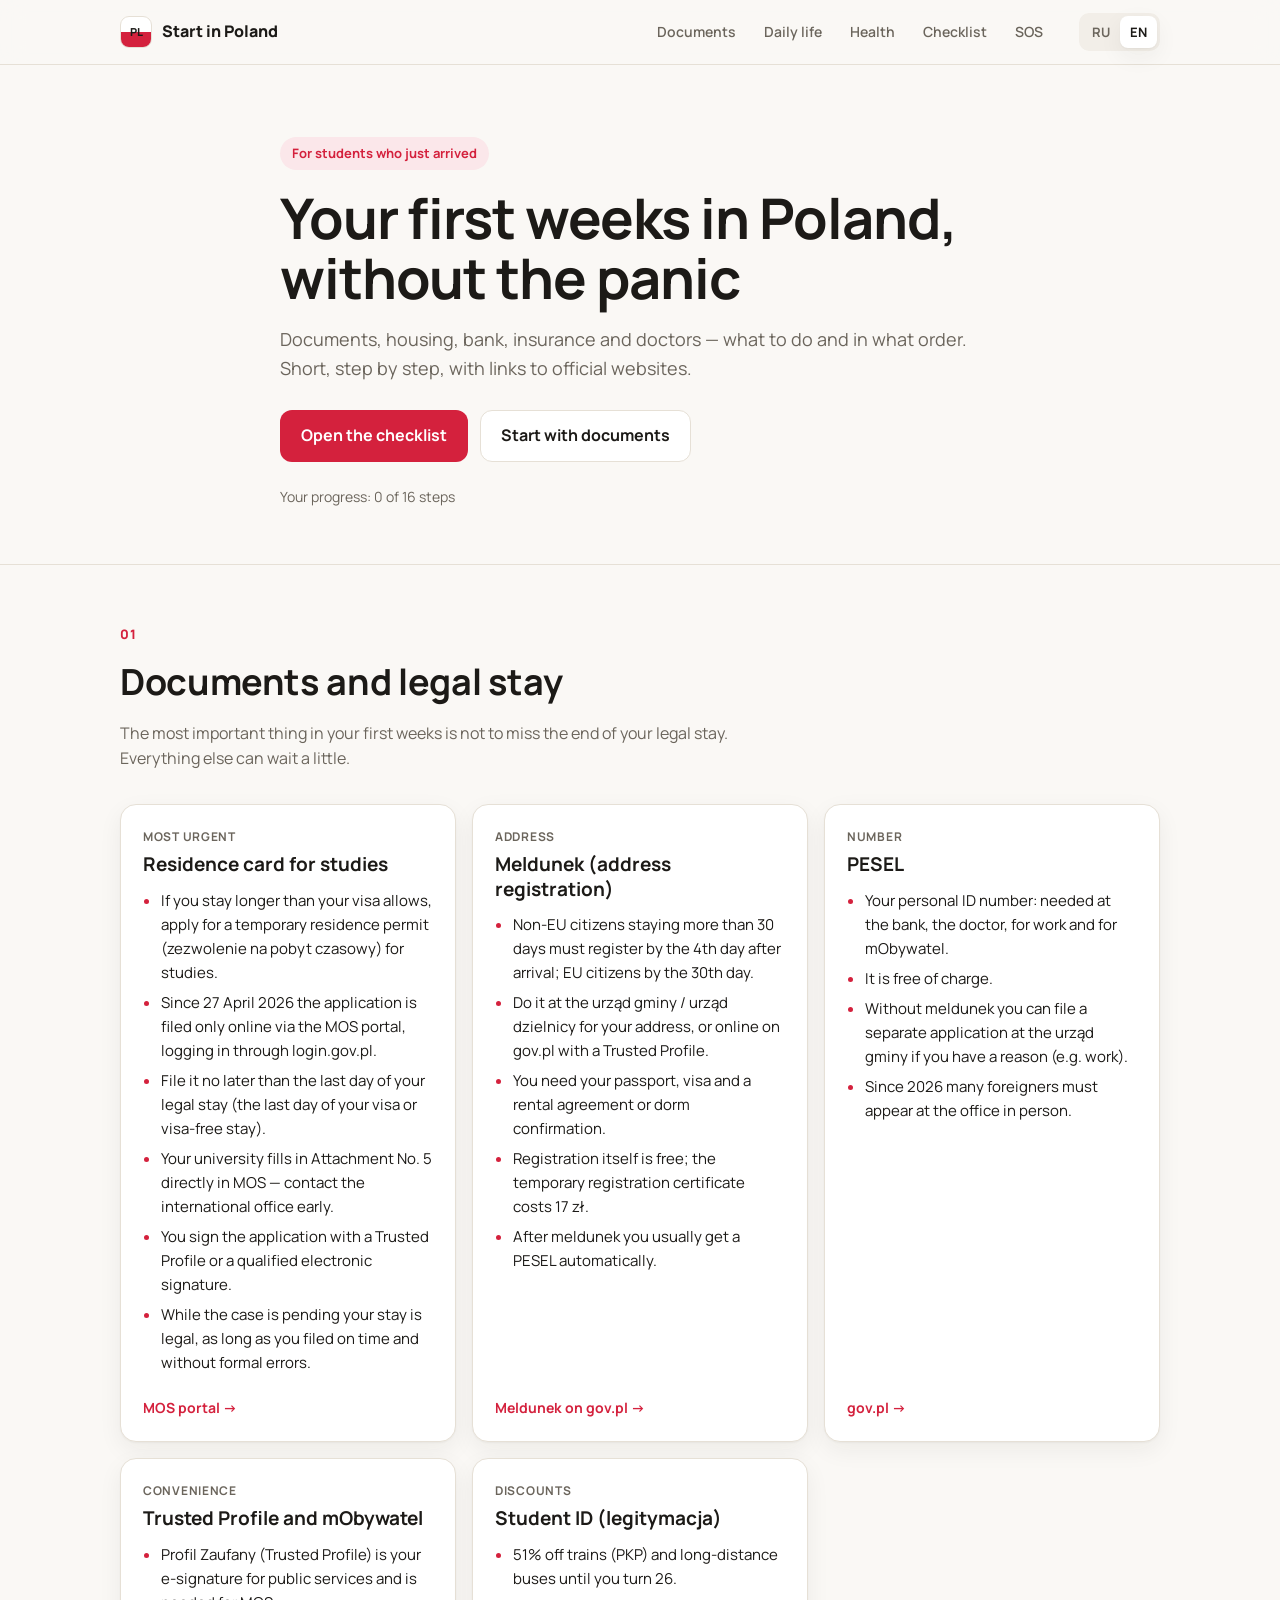
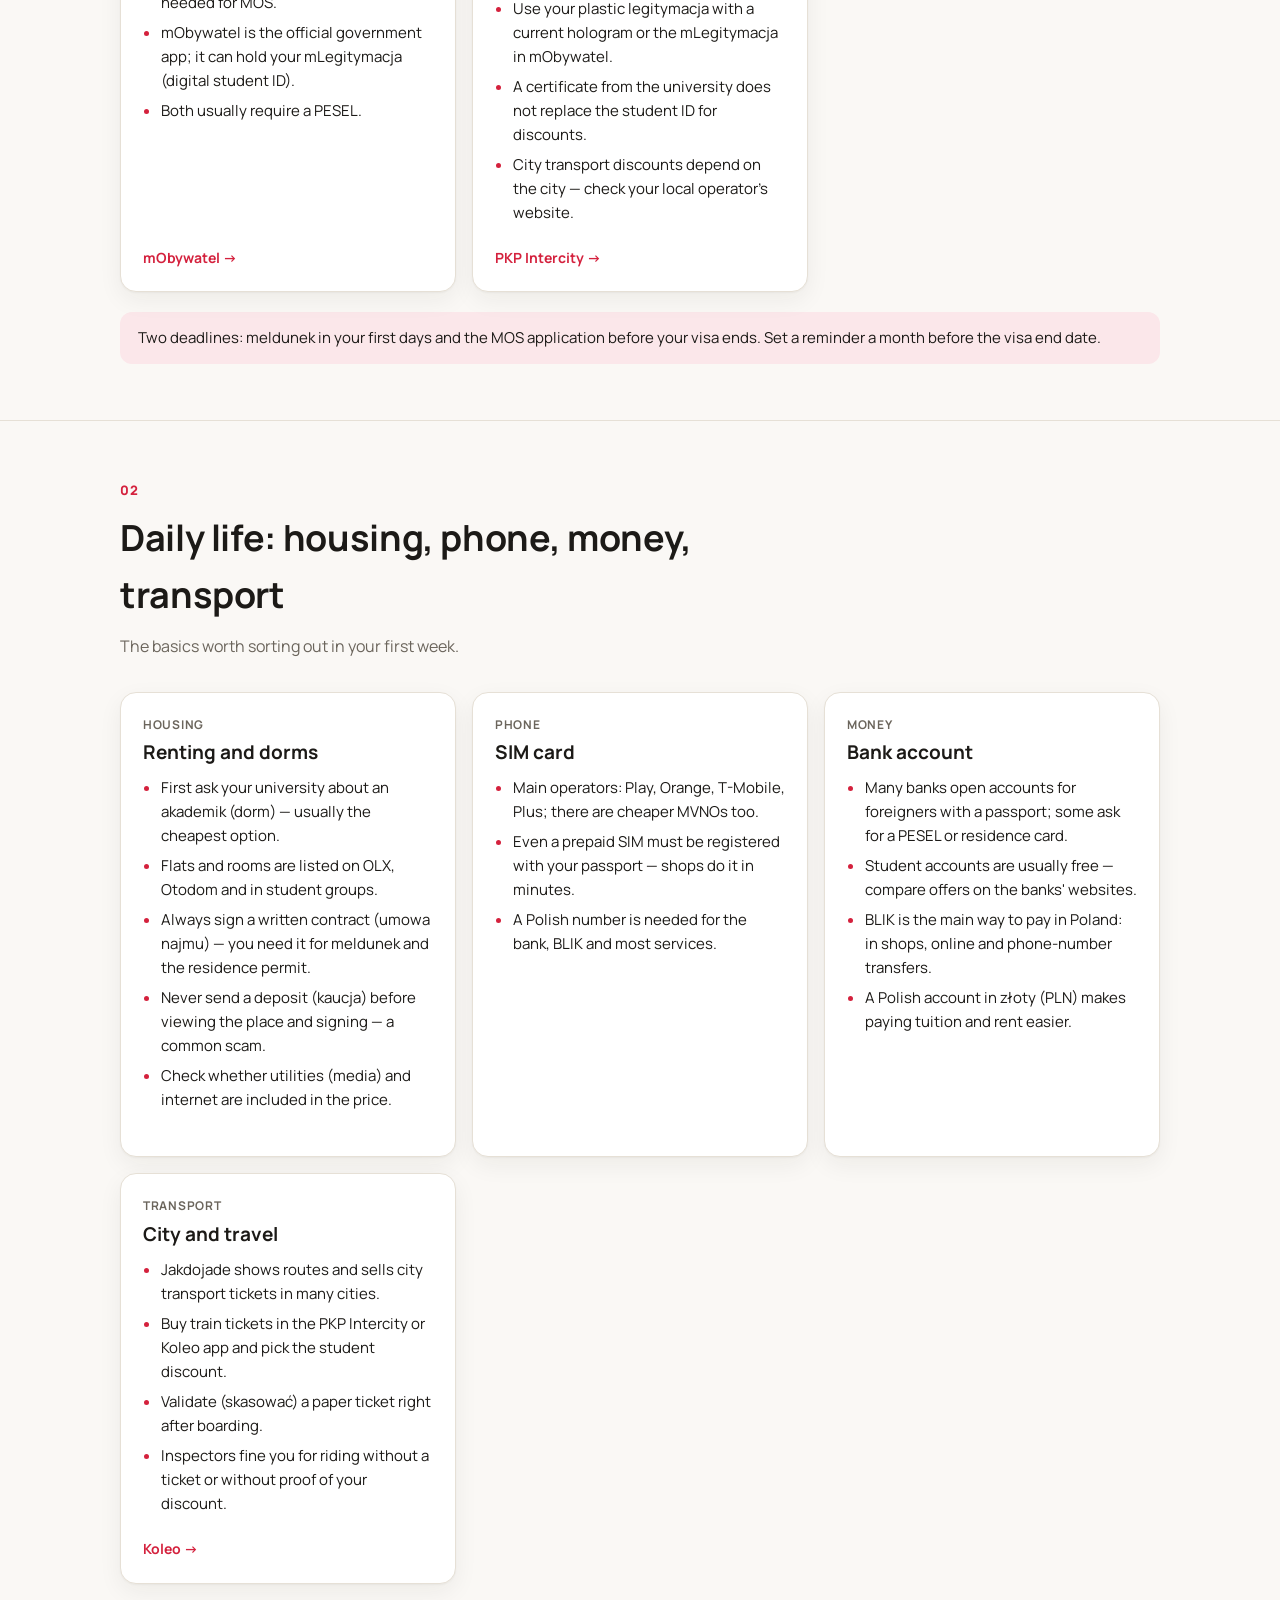
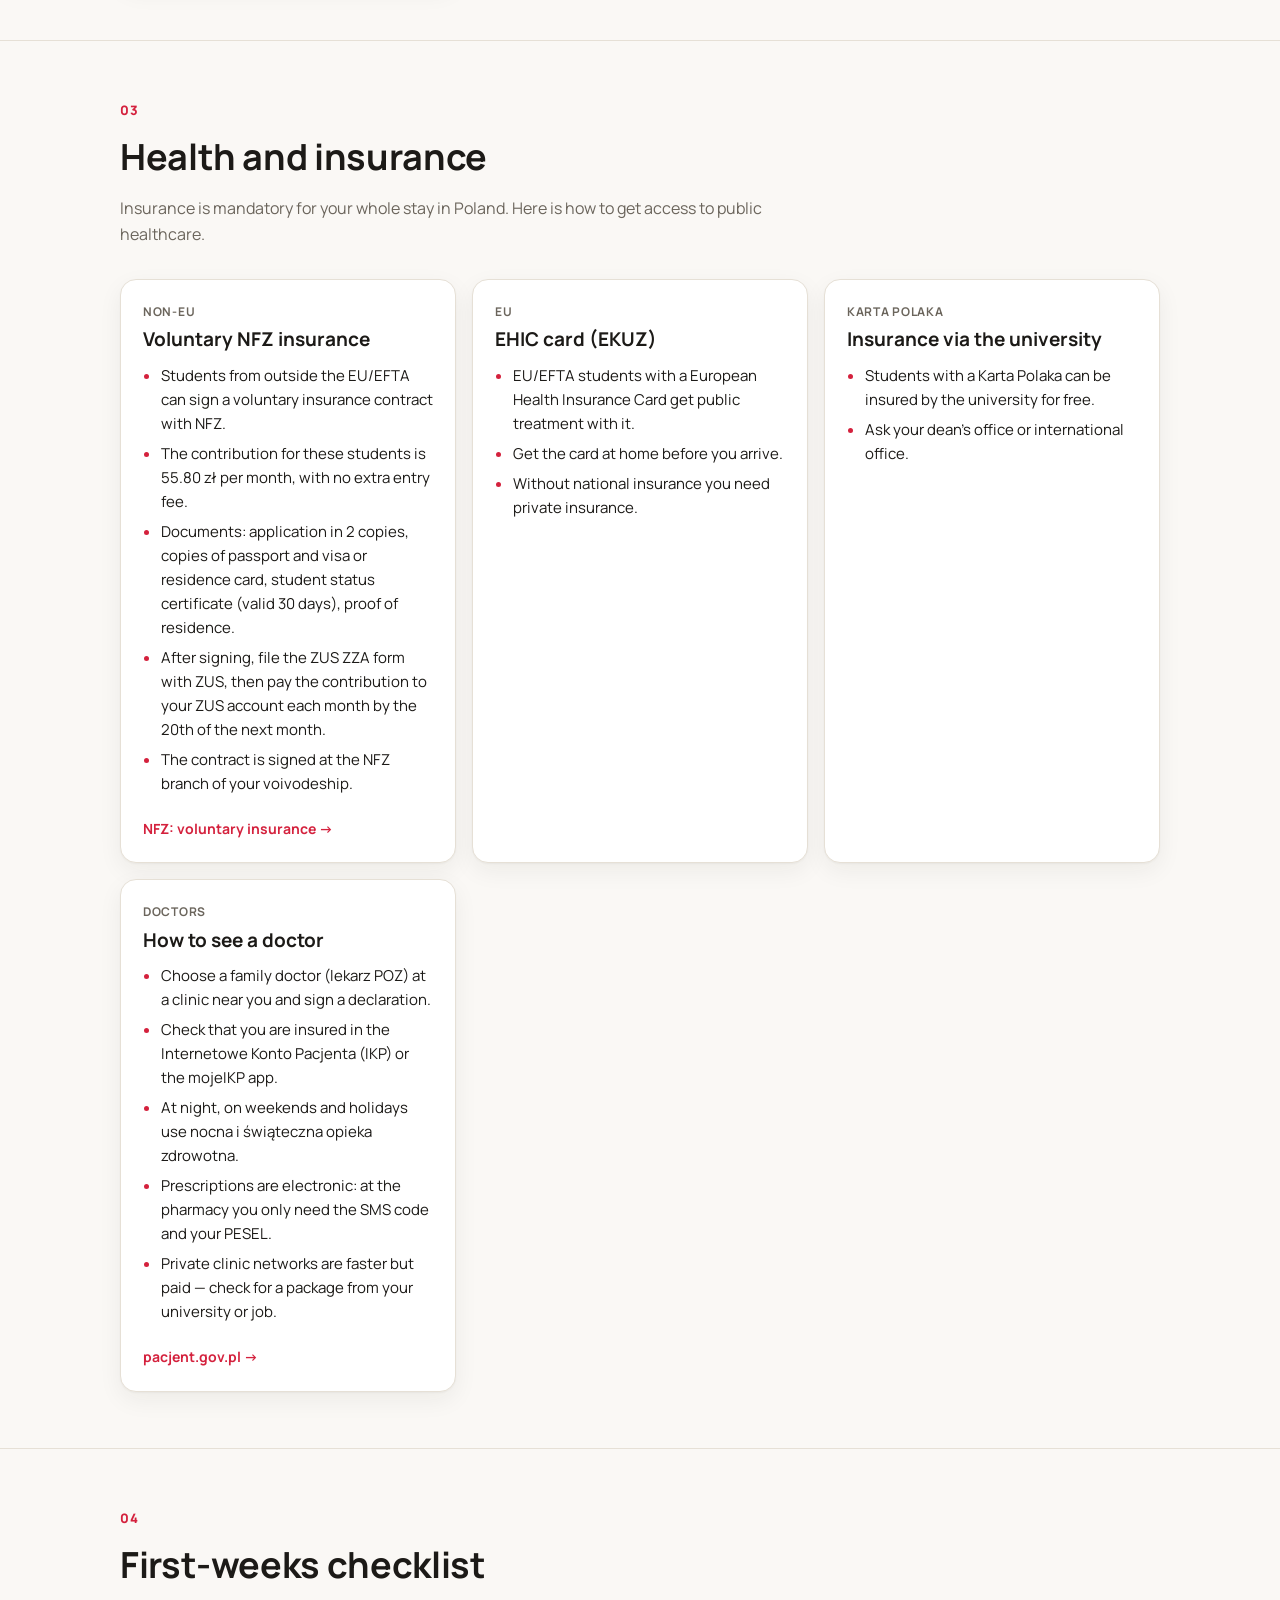
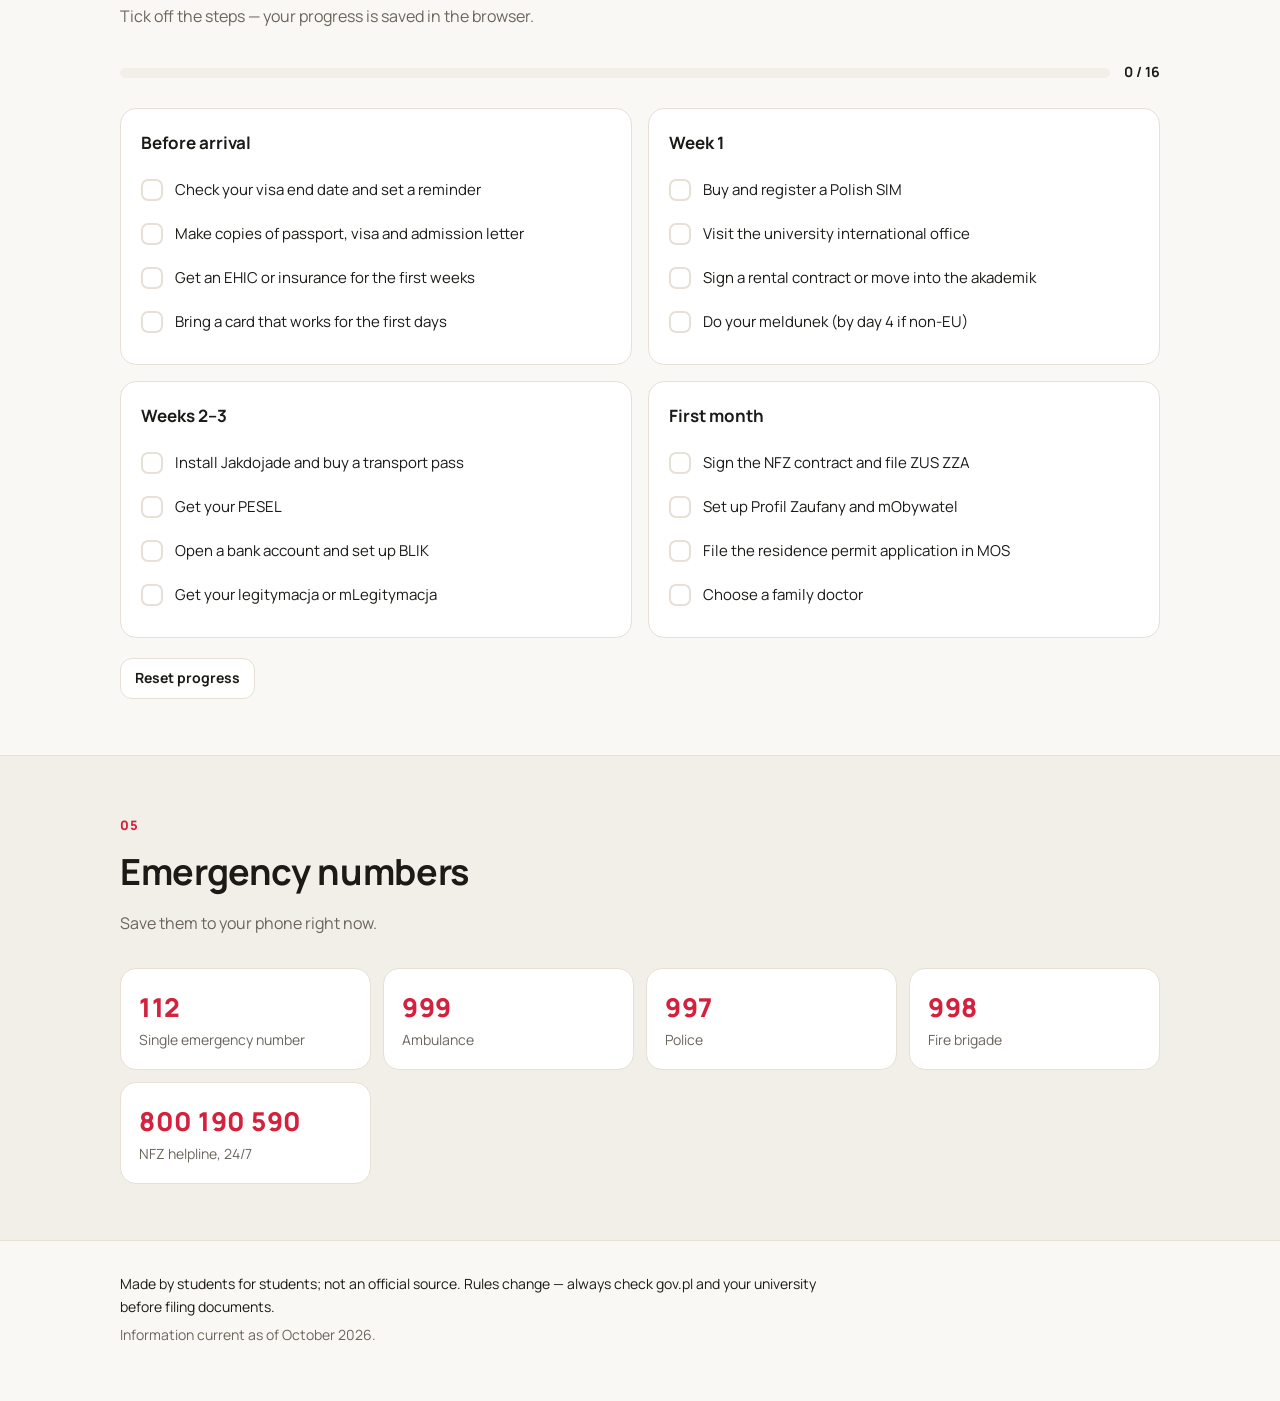
==== index.html @ a338afa7 "Add Start in Poland student guide site Co-Authored-By: Claude Opus 5.5 <noreply@anthropic.com> Claud" ====
<!doctype html>
<html lang="ru">
<head>
<meta charset="utf-8">
<meta name="viewport" content="width=device-width, initial-scale=1">
<title>Start in Poland</title>
<meta name="description" content="Гид для иностранных студентов, которые только приехали в Польшу">
<link rel="preconnect" href="https://fonts.googleapis.com">
<link rel="preconnect" href="https://fonts.gstatic.com" crossorigin>
<link href="https://fonts.googleapis.com/css2?family=Manrope:wght@400;500;600;700;800&display=swap" rel="stylesheet">
<link rel="stylesheet" href="style.css">
</head>
<body>
<header class="topbar">
  <div class="wrap topbar-inner">
    <a href="#top" class="logo"><span class="logo-mark">PL</span><span>Start in Poland</span></a>
    <nav class="nav" id="nav"></nav>
    <div class="lang" role="group" aria-label="Language">
      <button type="button" data-lang="ru">RU</button>
      <button type="button" data-lang="en">EN</button>
    </div>
  </div>
</header>

<main id="top">
  <section class="hero">
    <div class="wrap hero-inner">
      <span class="badge" id="hero-badge"></span>
      <h1 id="hero-title"></h1>
      <p class="lead" id="hero-lead"></p>
      <div class="hero-actions">
        <a href="#checklist" class="btn btn-primary" id="hero-cta"></a>
        <a href="#docs" class="btn btn-ghost" id="hero-cta2"></a>
      </div>
      <div class="hero-progress" id="hero-progress"></div>
    </div>
  </section>

  <div id="sections"></div>

  <section class="section" id="checklist">
    <div class="wrap">
      <div class="section-head">
        <span class="section-num">04</span>
        <h2 id="check-title"></h2>
        <p id="check-intro"></p>
      </div>
      <div class="progress">
        <div class="progress-bar"><div class="progress-fill" id="progress-fill"></div></div>
        <span class="progress-label" id="progress-label"></span>
      </div>
      <div class="check-groups" id="check-groups"></div>
      <button type="button" class="btn btn-ghost btn-small" id="check-reset"></button>
    </div>
  </section>

  <section class="section section-sos" id="sos">
    <div class="wrap">
      <div class="section-head">
        <span class="section-num">05</span>
        <h2 id="sos-title"></h2>
        <p id="sos-intro"></p>
      </div>
      <div class="sos-grid" id="sos-grid"></div>
    </div>
  </section>
</main>

<footer class="footer">
  <div class="wrap">
    <p id="footer-note"></p>
    <p class="muted" id="footer-updated"></p>
  </div>
</footer>

<script src="data.js"></script>
<script src="app.js"></script>
</body>
</html>
---- style.css ----
:root {
  --bg: #faf8f5;
  --surface: #ffffff;
  --surface-2: #f2eee8;
  --text: #1c1a17;
  --muted: #6b655c;
  --line: #e6e0d6;
  --accent: #d4213d;
  --accent-soft: #fbe7ea;
  --ok: #1f8a5b;
  --ok-soft: #e3f4ec;
  --radius: 16px;
  --shadow: 0 1px 2px rgba(28, 26, 23, .04), 0 8px 24px rgba(28, 26, 23, .06);
}

@media (prefers-color-scheme: dark) {
  :root {
    --bg: #141311;
    --surface: #1d1b18;
    --surface-2: #26231f;
    --text: #f1ede6;
    --muted: #a39d93;
    --line: #34302a;
    --accent: #ff5a72;
    --accent-soft: #3a1c22;
    --ok: #4cc58d;
    --ok-soft: #173327;
    --shadow: 0 1px 2px rgba(0, 0, 0, .3), 0 8px 24px rgba(0, 0, 0, .25);
  }
}

* { box-sizing: border-box; }

html { scroll-behavior: smooth; scroll-padding-top: 80px; }

body {
  margin: 0;
  font-family: "Manrope", system-ui, sans-serif;
  background: var(--bg);
  color: var(--text);
  line-height: 1.6;
  -webkit-font-smoothing: antialiased;
}

a { color: inherit; }

.wrap { max-width: 1080px; margin: 0 auto; padding: 0 20px; }

.topbar {
  position: sticky;
  top: 0;
  z-index: 10;
  background: color-mix(in srgb, var(--bg) 85%, transparent);
  backdrop-filter: blur(12px);
  border-bottom: 1px solid var(--line);
}

.topbar-inner { display: flex; align-items: center; gap: 24px; height: 64px; }

.logo { display: flex; align-items: center; gap: 10px; font-weight: 800; text-decoration: none; white-space: nowrap; }

.logo-mark {
  display: grid;
  place-items: center;
  width: 32px;
  height: 32px;
  border-radius: 9px;
  background: linear-gradient(180deg, var(--surface) 50%, var(--accent) 50%);
  border: 1px solid var(--line);
  font-size: 11px;
  color: var(--text);
}

.nav { display: flex; gap: 4px; margin-left: auto; overflow-x: auto; scrollbar-width: none; }
.nav::-webkit-scrollbar { display: none; }

.nav a {
  padding: 8px 12px;
  border-radius: 10px;
  font-size: 14px;
  font-weight: 600;
  color: var(--muted);
  text-decoration: none;
  white-space: nowrap;
}

.nav a:hover { background: var(--surface-2); color: var(--text); }

.lang { display: flex; background: var(--surface-2); border-radius: 10px; padding: 3px; }

.lang button {
  border: 0;
  background: transparent;
  color: var(--muted);
  font: inherit;
  font-size: 13px;
  font-weight: 700;
  padding: 6px 10px;
  border-radius: 8px;
  cursor: pointer;
}

.lang button.active { background: var(--surface); color: var(--text); box-shadow: var(--shadow); }

.hero { padding: 72px 0 56px; }

.hero-inner { max-width: 760px; }

.badge {
  display: inline-block;
  padding: 6px 12px;
  border-radius: 999px;
  background: var(--accent-soft);
  color: var(--accent);
  font-size: 13px;
  font-weight: 700;
}

h1 { font-size: clamp(34px, 6vw, 56px); line-height: 1.08; letter-spacing: -.02em; margin: 18px 0 16px; }

.lead { font-size: 18px; color: var(--muted); margin: 0 0 28px; }

.hero-actions { display: flex; flex-wrap: wrap; gap: 12px; }

.btn {
  display: inline-flex;
  align-items: center;
  gap: 8px;
  padding: 12px 20px;
  border-radius: 12px;
  font: inherit;
  font-weight: 700;
  text-decoration: none;
  cursor: pointer;
  border: 1px solid transparent;
}

.btn-primary { background: var(--accent); color: #fff; }
.btn-primary:hover { filter: brightness(1.07); }
.btn-ghost { background: var(--surface); border-color: var(--line); color: var(--text); }
.btn-ghost:hover { background: var(--surface-2); }
.btn-small { padding: 8px 14px; font-size: 14px; margin-top: 20px; }

.hero-progress { margin-top: 24px; font-size: 14px; color: var(--muted); }

.section { padding: 56px 0; border-top: 1px solid var(--line); }

.section-head { max-width: 680px; margin-bottom: 32px; }
.section-head h2 { font-size: clamp(26px, 4vw, 36px); letter-spacing: -.01em; margin: 6px 0 10px; }
.section-head p { color: var(--muted); margin: 0; }
.section-num { font-size: 13px; font-weight: 800; color: var(--accent); letter-spacing: .08em; }

.cards { display: grid; grid-template-columns: repeat(auto-fill, minmax(300px, 1fr)); gap: 16px; }

.card {
  background: var(--surface);
  border: 1px solid var(--line);
  border-radius: var(--radius);
  padding: 22px;
  box-shadow: var(--shadow);
  display: flex;
  flex-direction: column;
}

.card-tag { font-size: 12px; font-weight: 700; color: var(--muted); text-transform: uppercase; letter-spacing: .06em; }
.card h3 { font-size: 19px; margin: 6px 0 12px; line-height: 1.3; }
.card ul { margin: 0 0 16px; padding-left: 18px; flex: 1; }
.card li { margin-bottom: 6px; font-size: 15px; }
.card li::marker { color: var(--accent); }

.card-link { font-size: 14px; font-weight: 700; color: var(--accent); text-decoration: none; }
.card-link:hover { text-decoration: underline; }

.note {
  margin-top: 20px;
  padding: 14px 18px;
  border-radius: 12px;
  background: var(--accent-soft);
  font-size: 15px;
}

.progress { display: flex; align-items: center; gap: 14px; margin-bottom: 24px; }
.progress-bar { flex: 1; height: 10px; background: var(--surface-2); border-radius: 999px; overflow: hidden; }
.progress-fill { height: 100%; width: 0; background: var(--ok); border-radius: 999px; transition: width .3s ease; }
.progress-label { font-weight: 700; font-size: 14px; white-space: nowrap; }

.check-groups { display: grid; grid-template-columns: repeat(2, 1fr); gap: 16px; }

.check-group { background: var(--surface); border: 1px solid var(--line); border-radius: var(--radius); padding: 20px; }
.check-group h3 { margin: 0 0 12px; font-size: 17px; }

.check-item {
  display: flex;
  gap: 12px;
  align-items: flex-start;
  padding: 10px;
  margin: 0 -10px;
  border-radius: 10px;
  cursor: pointer;
  font-size: 15px;
}

.check-item:hover { background: var(--surface-2); }

.check-item input {
  appearance: none;
  flex-shrink: 0;
  width: 22px;
  height: 22px;
  margin: 1px 0 0;
  border: 2px solid var(--line);
  border-radius: 7px;
  background: var(--surface);
  cursor: pointer;
  display: grid;
  place-items: center;
}

.check-item input:checked { background: var(--ok); border-color: var(--ok); }
.check-item input:checked::after { content: ""; width: 6px; height: 11px; border: solid #fff; border-width: 0 2.5px 2.5px 0; transform: translateY(-1px) rotate(45deg); }
.check-item input:focus-visible { outline: 2px solid var(--accent); outline-offset: 2px; }
.check-item.done span { color: var(--muted); text-decoration: line-through; }

.section-sos { background: var(--surface-2); }

.sos-grid { display: grid; grid-template-columns: repeat(auto-fill, minmax(220px, 1fr)); gap: 12px; }

.sos-item {
  background: var(--surface);
  border: 1px solid var(--line);
  border-radius: var(--radius);
  padding: 18px;
  text-decoration: none;
  display: block;
}

.sos-item:hover { border-color: var(--accent); }
.sos-num { font-size: 26px; font-weight: 800; color: var(--accent); letter-spacing: .02em; }
.sos-label { font-size: 14px; color: var(--muted); }

.footer { padding: 32px 0 48px; border-top: 1px solid var(--line); font-size: 14px; }
.footer p { margin: 0 0 6px; max-width: 720px; }
.muted { color: var(--muted); }

@media (max-width: 720px) {
  .topbar-inner { gap: 12px; }
  .logo span:last-child { display: none; }
  .nav { margin-left: 0; flex: 1; }
  .nav a { padding: 8px; font-size: 13px; }
  .hero { padding: 48px 0 40px; }
  .cards, .check-groups { grid-template-columns: 1fr; }
}
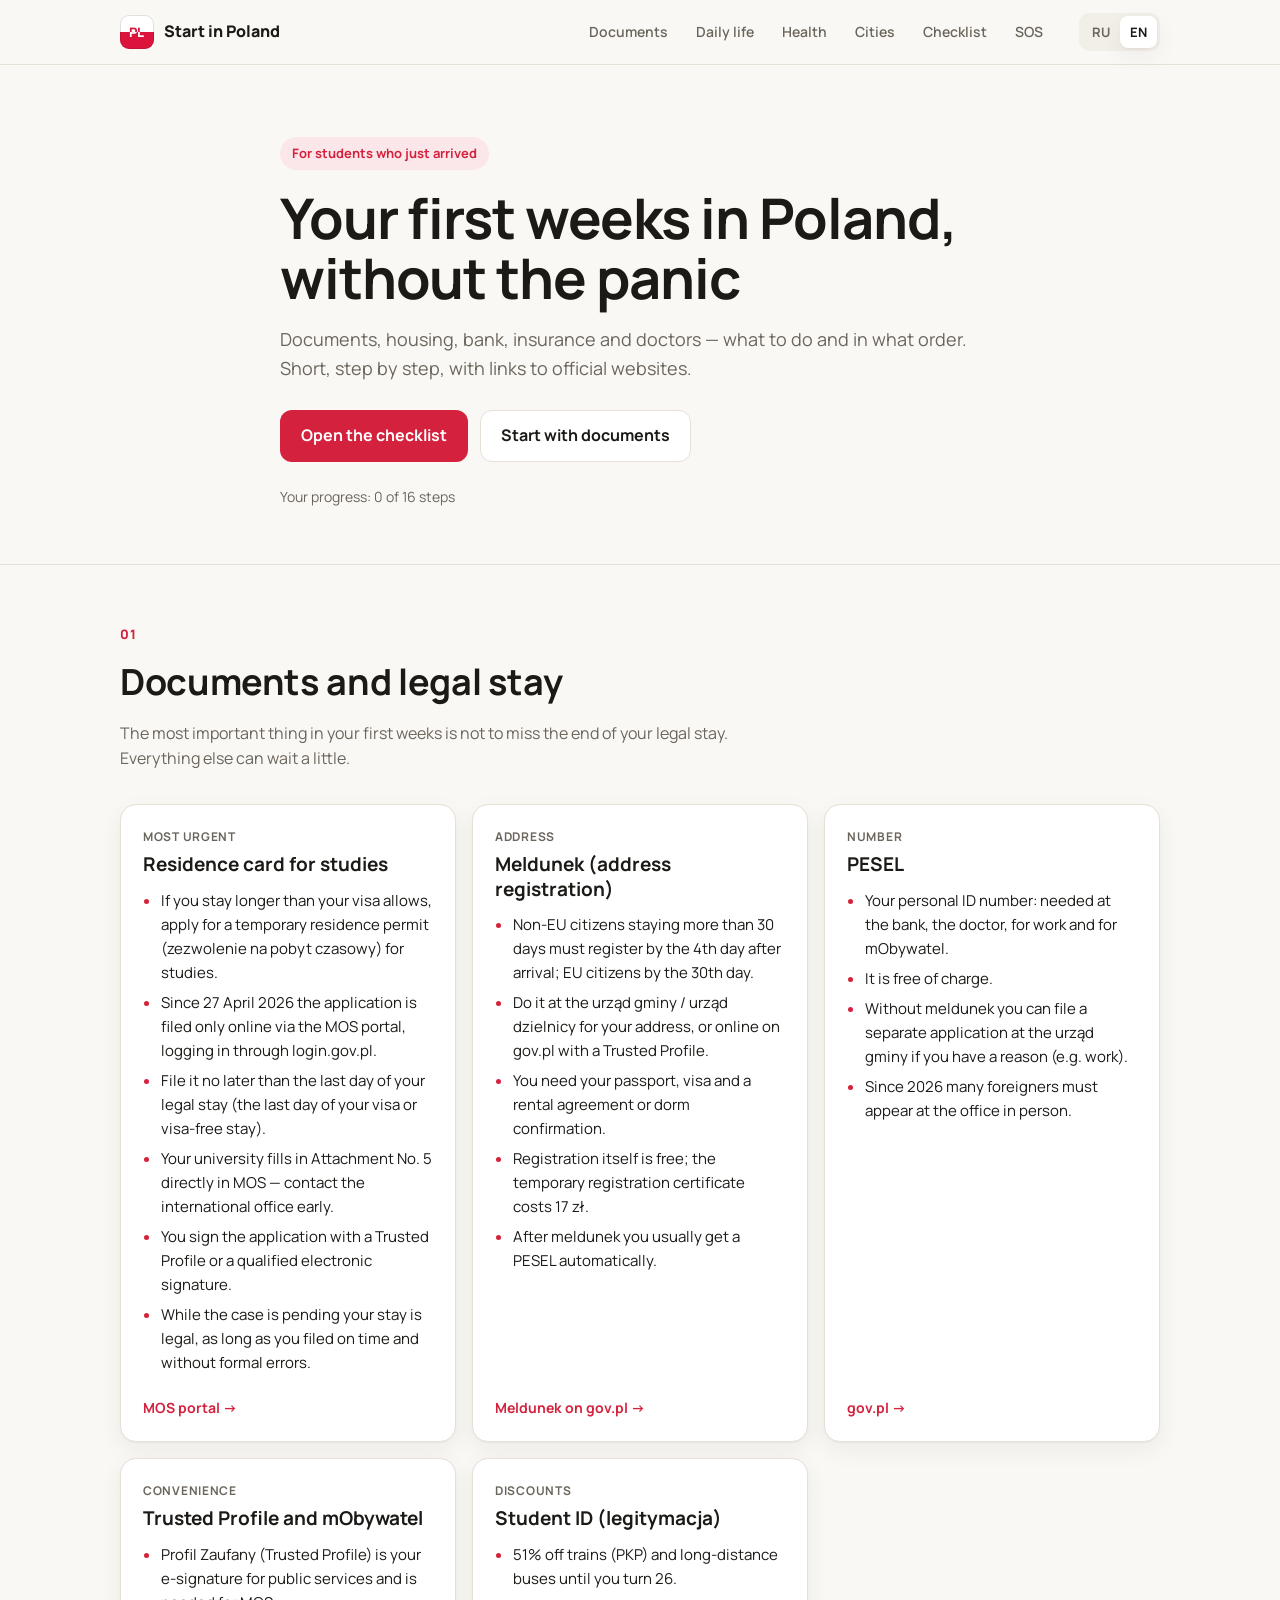
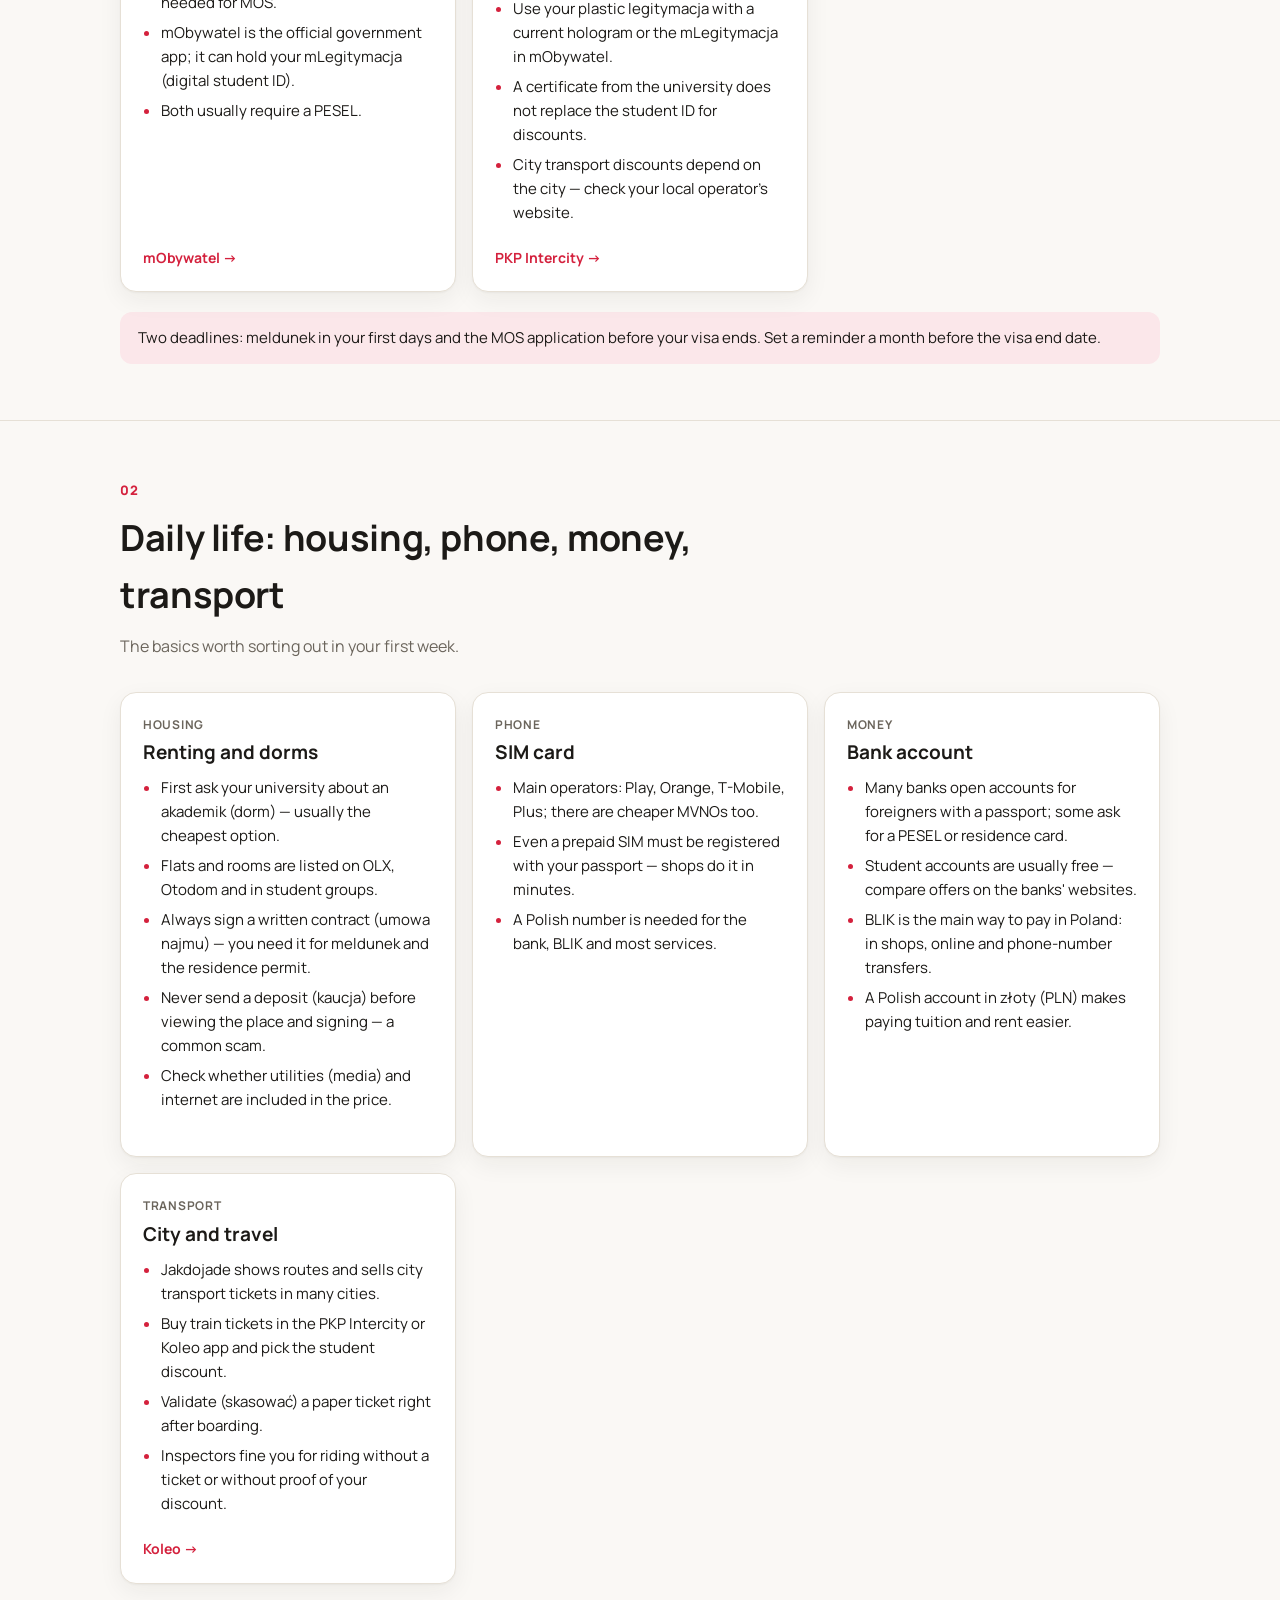
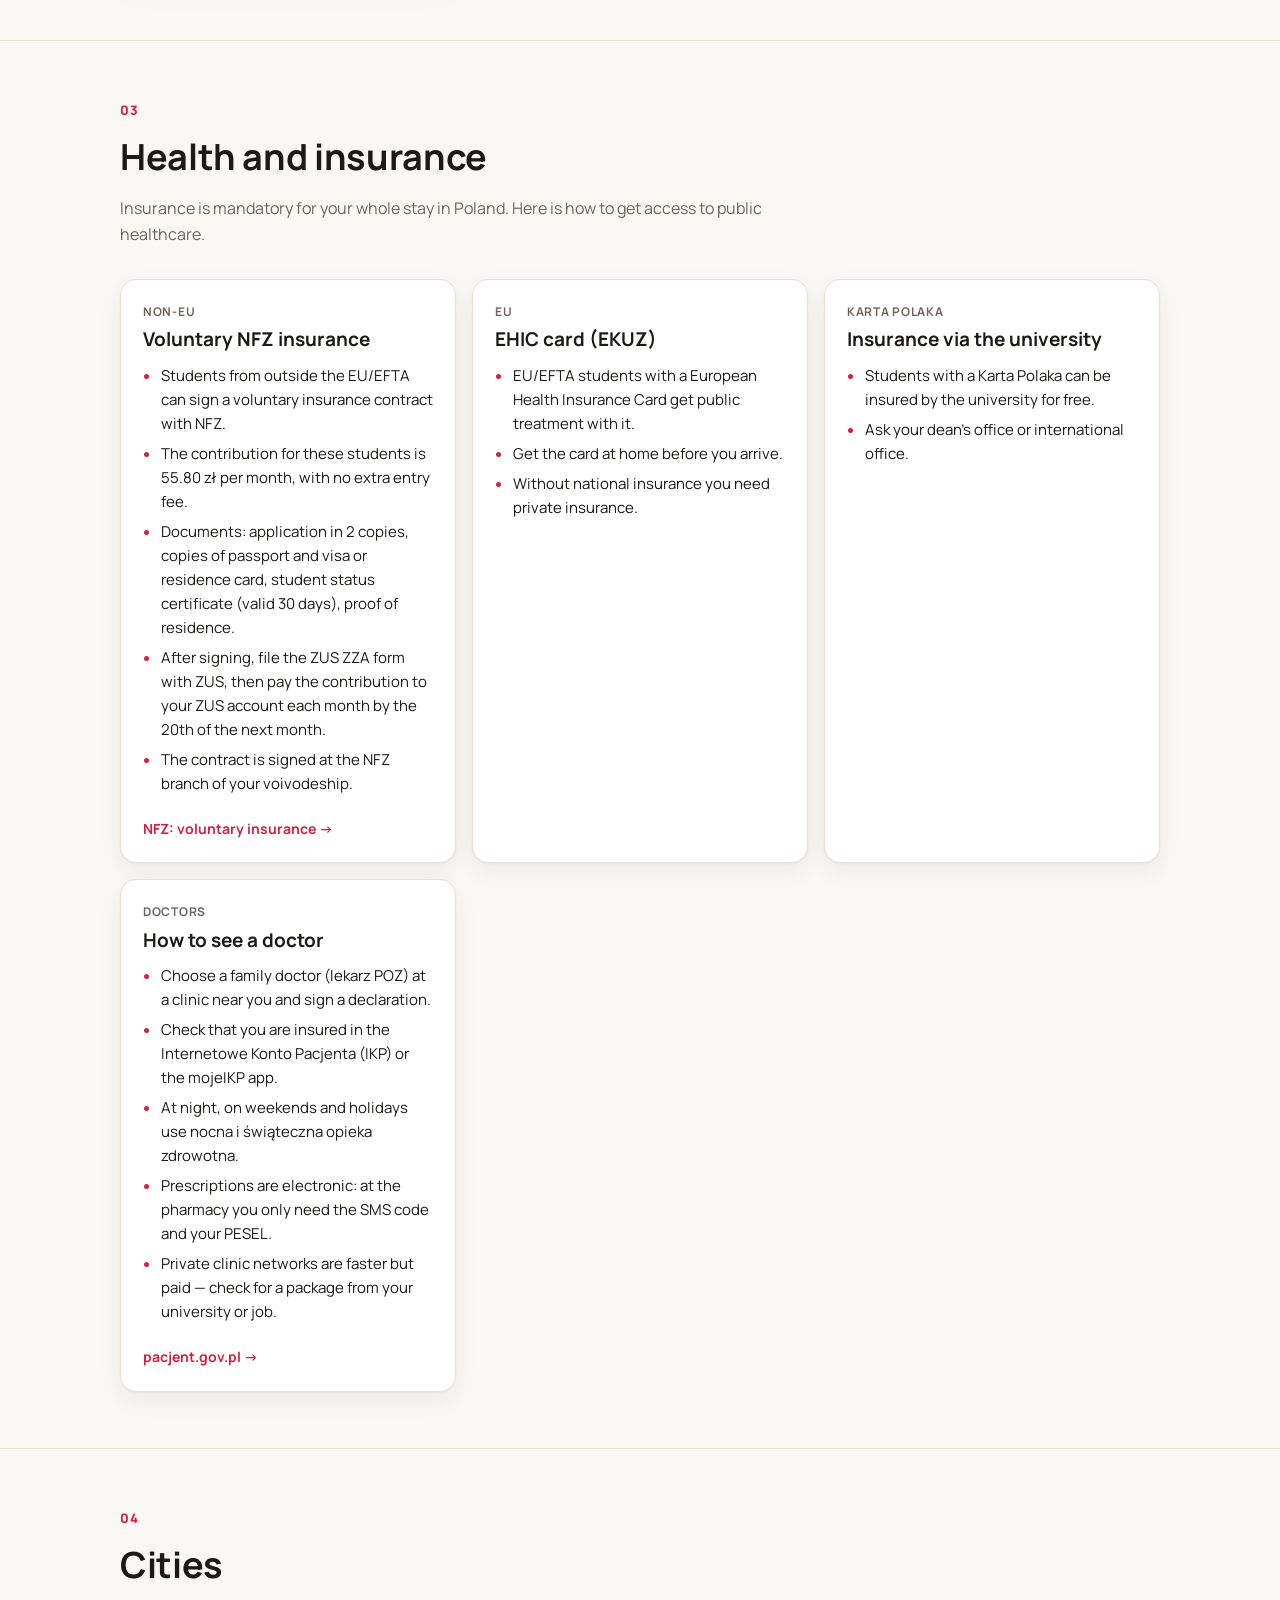
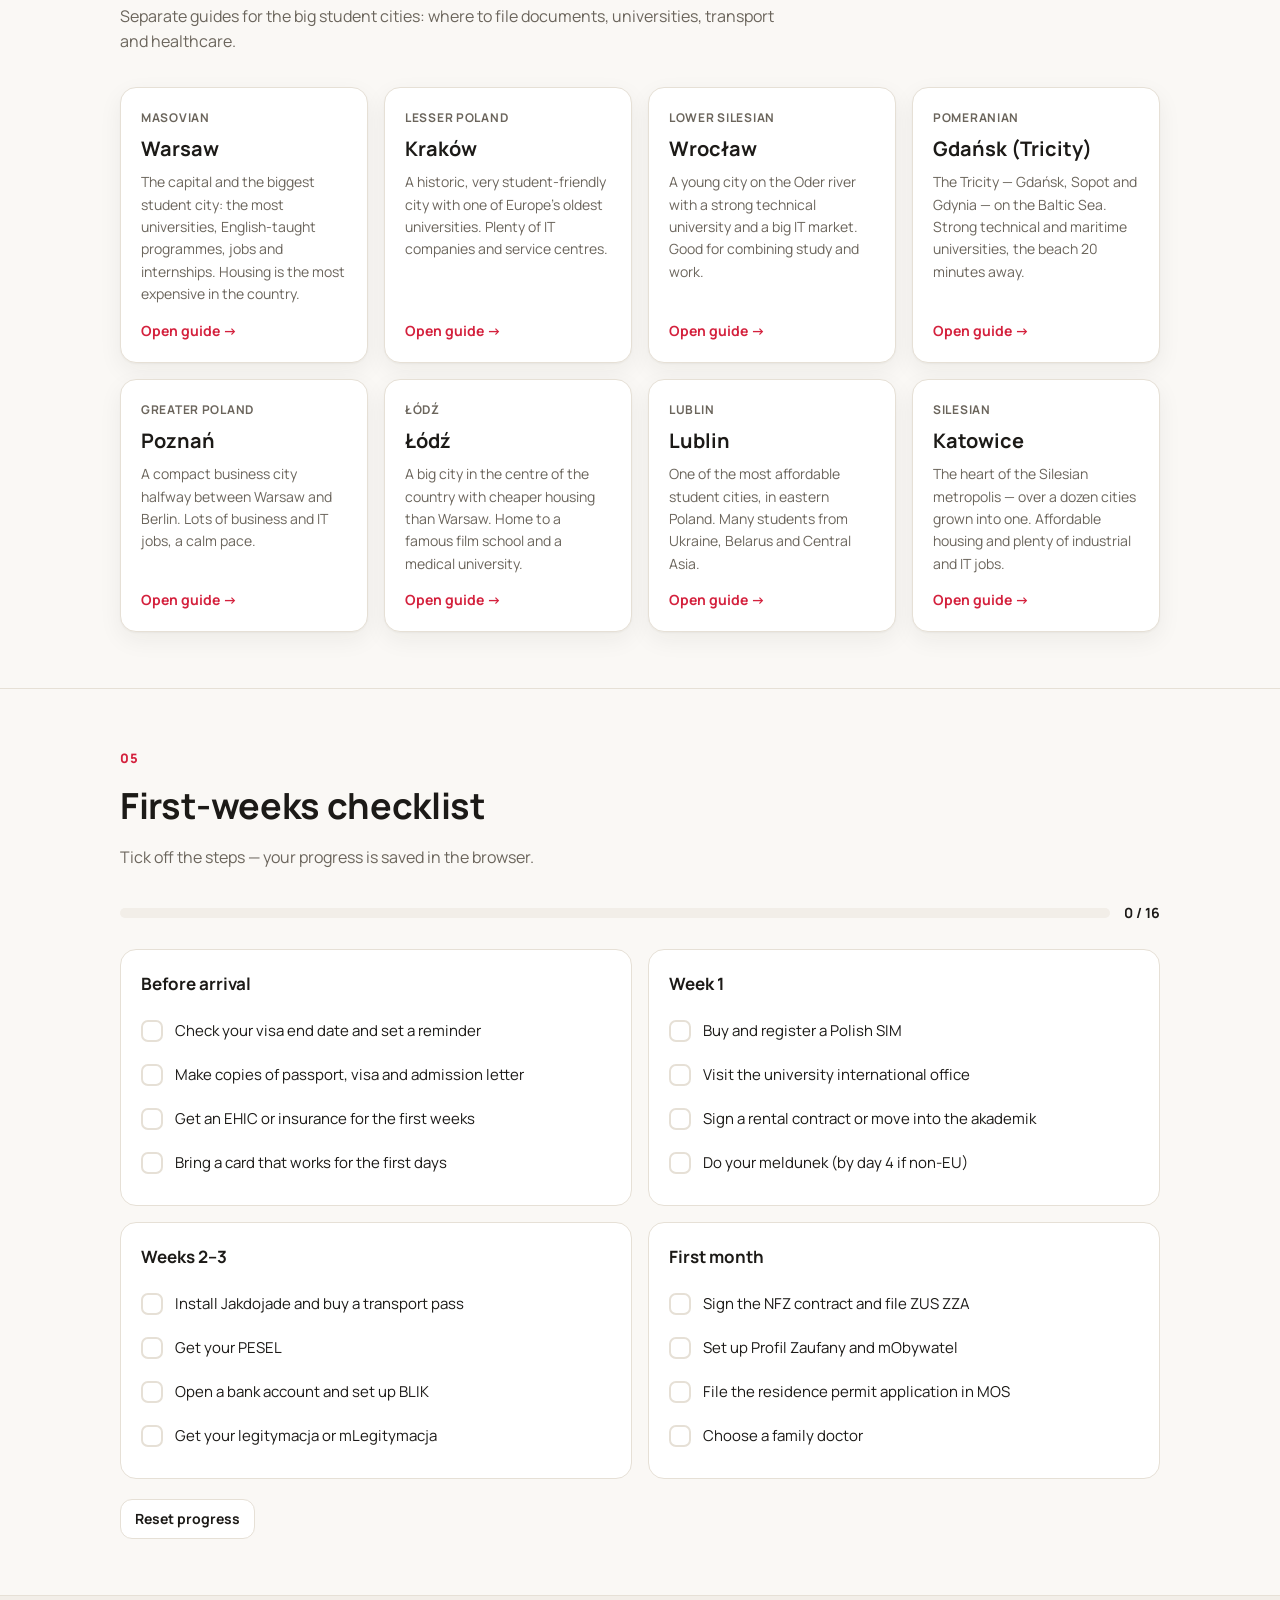
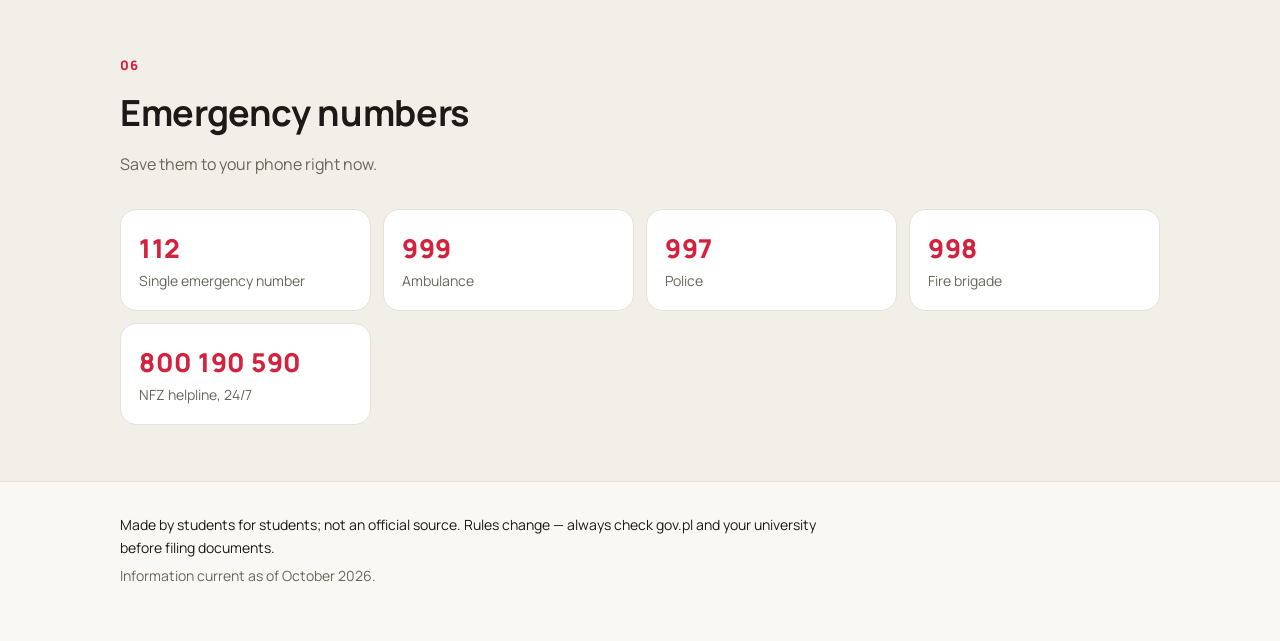
==== commit 9b67ef89: "Add city guides and Polish flag logo Co-Authored-By: Claude Opus 5.5 <noreply@anthropic.com> Claude-" ====
--- a/index.html
+++ b/index.html
@@ -13,7 +13,7 @@
 <body>
 <header class="topbar">
   <div class="wrap topbar-inner">
-    <a href="#top" class="logo"><span class="logo-mark">PL</span><span>Start in Poland</span></a>
+    <a href="#top" class="logo"><span class="logo-mark"><span>PL</span></span><span>Start in Poland</span></a>
     <nav class="nav" id="nav"></nav>
     <div class="lang" role="group" aria-label="Language">
       <button type="button" data-lang="ru">RU</button>
@@ -38,10 +38,21 @@
 
   <div id="sections"></div>
 
+  <section class="section" id="cities">
+    <div class="wrap">
+      <div class="section-head">
+        <span class="section-num">04</span>
+        <h2 id="cities-title"></h2>
+        <p id="cities-intro"></p>
+      </div>
+      <div class="city-grid" id="city-grid"></div>
+    </div>
+  </section>
+
   <section class="section" id="checklist">
     <div class="wrap">
       <div class="section-head">
-        <span class="section-num">04</span>
+        <span class="section-num">05</span>
         <h2 id="check-title"></h2>
         <p id="check-intro"></p>
       </div>
@@ -57,7 +68,7 @@
   <section class="section section-sos" id="sos">
     <div class="wrap">
       <div class="section-head">
-        <span class="section-num">05</span>
+        <span class="section-num">06</span>
         <h2 id="sos-title"></h2>
         <p id="sos-intro"></p>
       </div>
@@ -74,6 +85,7 @@
 </footer>
 
 <script src="data.js"></script>
+<script src="cities.js"></script>
 <script src="app.js"></script>
 </body>
 </html>
--- a/style.css
+++ b/style.css
@@ -60,16 +60,36 @@
 .logo { display: flex; align-items: center; gap: 10px; font-weight: 800; text-decoration: none; white-space: nowrap; }
 
 .logo-mark {
-  display: grid;
-  place-items: center;
-  width: 32px;
-  height: 32px;
+  display: block;
+  width: 34px;
+  height: 34px;
   border-radius: 9px;
-  background: linear-gradient(180deg, var(--surface) 50%, var(--accent) 50%);
-  border: 1px solid var(--line);
-  font-size: 11px;
-  color: var(--text);
-}
+  overflow: hidden;
+  background: linear-gradient(180deg, #ffffff 50%, #dc143c 50%);
+  box-shadow: inset 0 0 0 1px rgba(0, 0, 0, .12);
+}
+
+.logo-mark span {
+  position: relative;
+  display: block;
+  height: 100%;
+  font-size: 0;
+}
+
+.logo-mark span::before,
+.logo-mark span::after {
+  content: "PL";
+  position: absolute;
+  inset: 0;
+  line-height: 34px;
+  text-align: center;
+  font-size: 13px;
+  font-weight: 800;
+  letter-spacing: .02em;
+}
+
+.logo-mark span::before { color: #dc143c; clip-path: inset(0 0 50% 0); }
+.logo-mark span::after { color: #ffffff; clip-path: inset(50% 0 0 0); }
 
 .nav { display: flex; gap: 4px; margin-left: auto; overflow-x: auto; scrollbar-width: none; }
 .nav::-webkit-scrollbar { display: none; }
@@ -242,11 +262,54 @@
 .footer p { margin: 0 0 6px; max-width: 720px; }
 .muted { color: var(--muted); }
 
+.city-grid { display: grid; grid-template-columns: repeat(auto-fill, minmax(240px, 1fr)); gap: 16px; }
+
+.city-card {
+  display: flex;
+  flex-direction: column;
+  gap: 6px;
+  padding: 20px;
+  background: var(--surface);
+  border: 1px solid var(--line);
+  border-radius: var(--radius);
+  box-shadow: var(--shadow);
+  text-decoration: none;
+  transition: border-color .15s ease, transform .15s ease;
+}
+
+.city-card:hover { border-color: var(--accent); transform: translateY(-2px); }
+.city-card h3 { margin: 0; font-size: 20px; }
+.city-card p { margin: 0; font-size: 14px; color: var(--muted); flex: 1; }
+.city-card .card-link { margin-top: 8px; }
+
+.city-hero { padding: 56px 0 16px; }
+.back-link { display: table; margin-bottom: 20px; font-size: 14px; font-weight: 700; color: var(--muted); text-decoration: none; }
+.back-link:hover { color: var(--accent); }
+.city-hero .lead { max-width: 720px; }
+
+.uni-list { list-style: none; padding: 0 !important; }
+.uni-list li { padding: 6px 0; border-bottom: 1px solid var(--line); }
+.uni-list li:last-child { border-bottom: 0; }
+.uni-list li::marker { content: ""; }
+
+.chips { display: flex; flex-wrap: wrap; gap: 8px; }
+.chip {
+  padding: 8px 14px;
+  border-radius: 999px;
+  background: var(--surface);
+  border: 1px solid var(--line);
+  font-size: 14px;
+  font-weight: 600;
+  text-decoration: none;
+}
+.chip:hover { border-color: var(--accent); color: var(--accent); }
+
 @media (max-width: 720px) {
   .topbar-inner { gap: 12px; }
-  .logo span:last-child { display: none; }
+  .logo > span:last-child { display: none; }
   .nav { margin-left: 0; flex: 1; }
   .nav a { padding: 8px; font-size: 13px; }
   .hero { padding: 48px 0 40px; }
-  .cards, .check-groups { grid-template-columns: 1fr; }
-}
+  .cards, .check-groups, .city-grid { grid-template-columns: 1fr; }
+  .city-hero { padding: 40px 0 8px; }
+}
